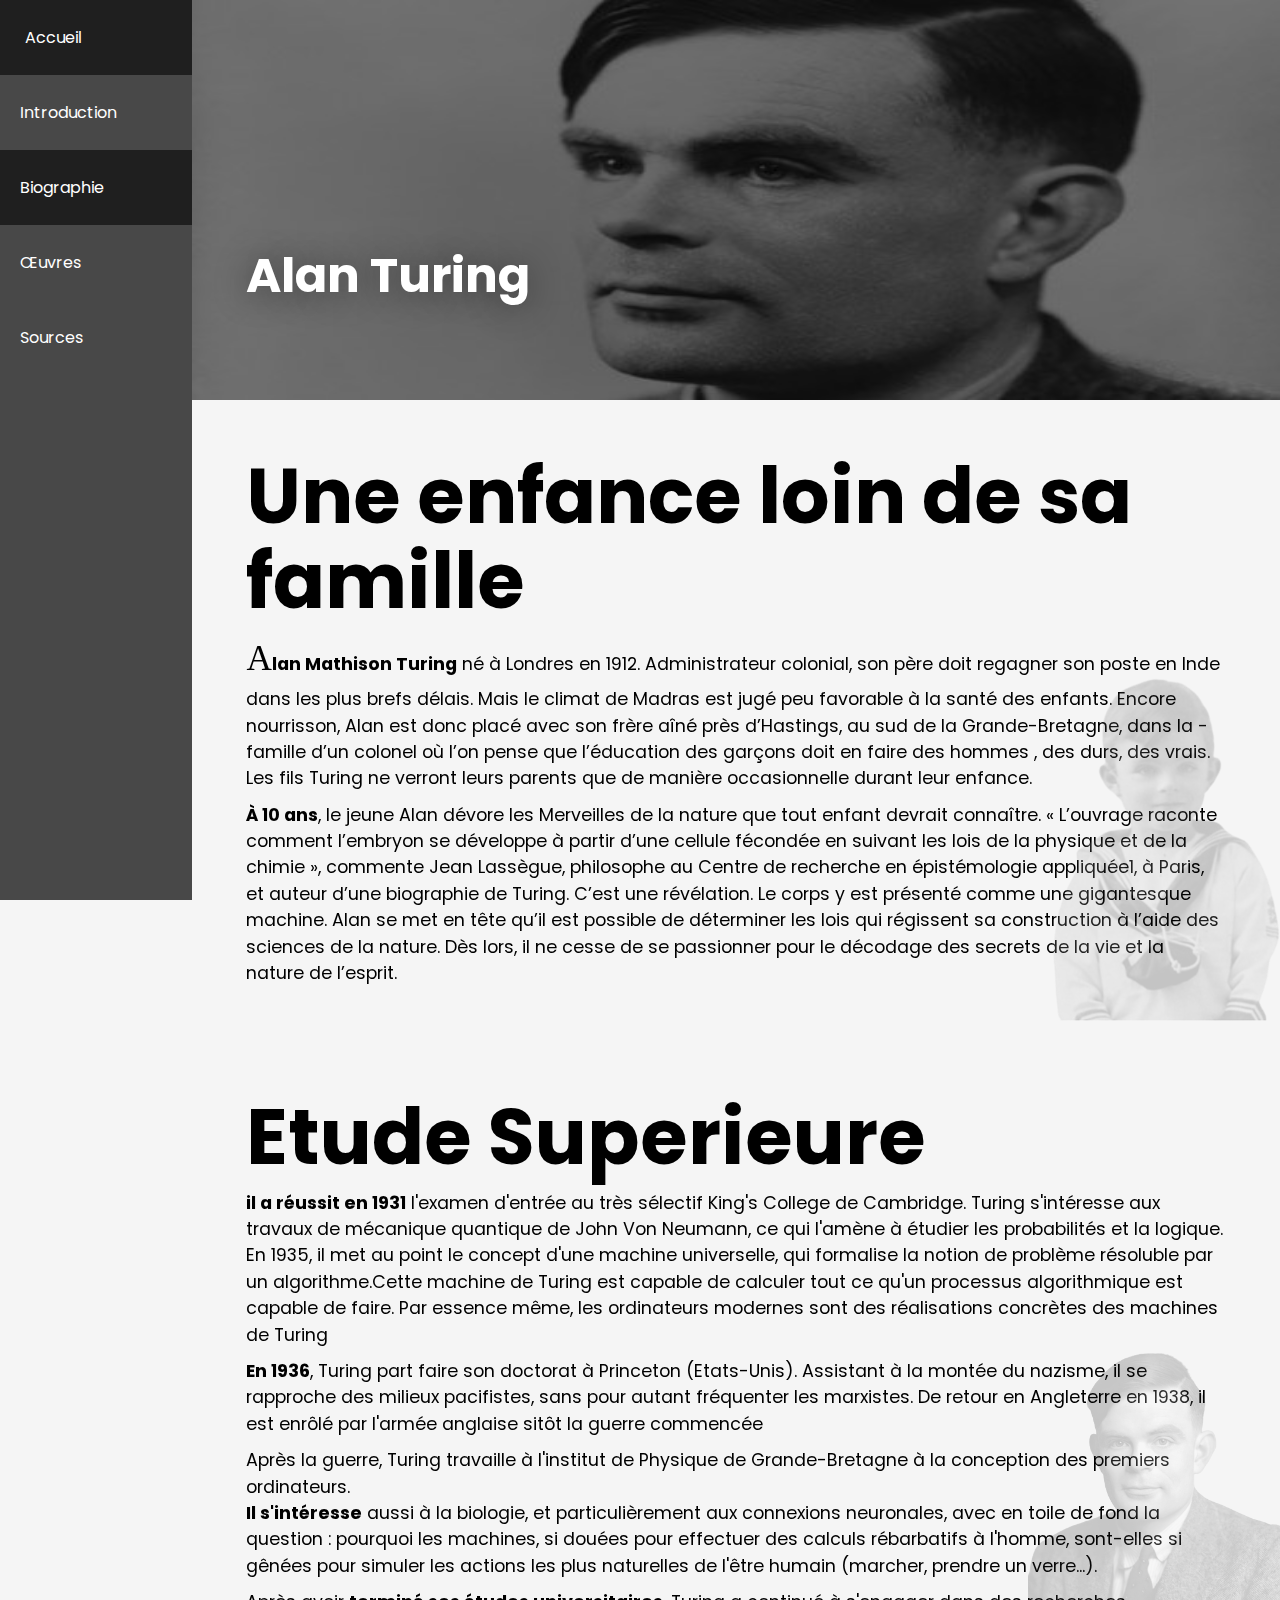
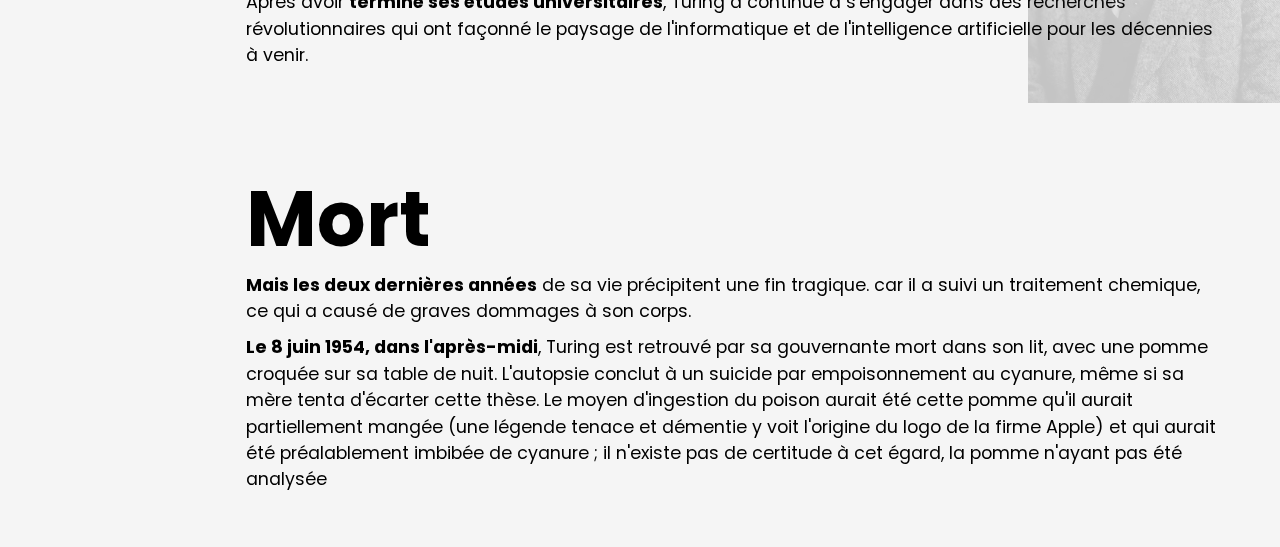
==== biographie.html @ df071933 "initial commit" ====
<!DOCTYPE html>
<html lang="en">
<head>
    <meta charset="UTF-8">
    <meta name="viewport" content="width=device-width, initial-scale=1.0">
    <!-- Relie le fichier CSS -->
    <link rel="stylesheet" href="style.css">
    <title>Biographie</title>
</head>
<body style="display: flex;">
    <!----------Navigation---------->
    <header>
        <div class="icon-nav"></div>
        <ul class="header-list">
            <li ><a href="./index.html">Accueil</a></li>
            <li><a href="./introduction.html">Introduction</a></li>
            <li style="background-color: #1F1F1F;"><a href="./biographie.html">Biographie</a></li>
            <li class="list">
                <a href="./oeuvres.html">Œuvres</a>
                <ul class="mini-list">
                    <li>
                        <a href="./oeuvres.html#ch1">&#9658; Chaptire 1</a>
                    </li>
                    <li><a href="./oeuvres.html#ch2">&#9658; Chapitre 2</a></li>
                </ul>
            </li>
            <li><a href="./source.html">Sources</a></li>
        </ul>
    </header>
    <!----------Navigation---------->
    <!----------Main---------->
    <main class="biographie">
        <figure class="biographie-img">
            <img src="./imgs/Alan_Turing.jpg" alt="">
            <figcaption>Alan Turing</figcaption>
        </figure>
       <section class="biographie-naissance">
            <header>
                <h1>Une enfance loin de sa famille</h1>
            </header>
            <p>
                <b><span style="font-weight: 500;font-size: 2em;font-family: Indie Flower, cursive;">A</span>lan Mathison Turing</b> né à Londres en 1912. Administrateur colonial, son père doit regagner son poste en Inde dans les plus brefs délais. Mais le climat de Madras est jugé peu favorable à la santé des enfants. Encore nourrisson, Alan est donc placé avec son frère aîné près d’Hastings, au sud de la Grande-Bretagne, dans la ­famille d’un colonel où l’on pense que l’éducation des garçons doit en faire des hommes
                , des durs, des vrais. Les fils Turing ne verront leurs parents que de manière occasionnelle durant leur enfance.
            </p>
            <p>
                <b>À 10 ans</b>, le jeune Alan dévore les Merveilles de la nature que tout enfant ­devrait connaître. « L’ouvrage raconte comment l’embryon se développe à partir d’une cellule fécondée en suivant les lois de la physique et de la chimie », commente Jean Lassègue, philosophe au Centre de recherche en épistémologie appliquée1, à Paris, et auteur d’une biographie de Turing. C’est une révélation. Le corps y est présenté comme une gigantesque machine. Alan se met en tête qu’il est possible de déterminer les lois qui régis­sent sa construction à l’aide des sciences de la nature.
                Dès lors, il ne cesse de se passionner pour le décodage des ­secrets de la vie et la nature de l’esprit.
            </p>
            <img src="./imgs/childhood1.png" alt="">
       </section>
       <section>
            <header>
                <h1>Etude Superieure</h1>
            </header>
            <p>
                <b>il a réussit en 1931</b> l'examen d'entrée au très sélectif King's College de Cambridge. Turing s'intéresse aux travaux de mécanique quantique de John Von Neumann, ce qui l'amène à étudier les probabilités et la logique. En 1935, il met au point le concept d'une machine universelle, qui formalise la notion de problème résoluble par un algorithme.Cette machine de Turing est capable de calculer tout ce qu'un processus algorithmique est capable de faire.
                Par essence même, les ordinateurs modernes sont des réalisations concrètes des machines de Turing
            </p>
            <p>
                <b>En 1936</b>, Turing part faire son doctorat à Princeton (Etats-Unis). Assistant à la montée du nazisme, il se rapproche des milieux pacifistes, sans pour autant fréquenter les marxistes.
                De retour en Angleterre en 1938, il est enrôlé par l'armée anglaise sitôt la guerre commencée
            </p>
            <p>
                Après la guerre, Turing travaille à l'institut de Physique de Grande-Bretagne à la conception des premiers ordinateurs.<br>
                <b>Il s'intéresse</b> aussi à la biologie, et particulièrement aux connexions neuronales, avec en toile de fond la question : pourquoi les machines, si douées pour effectuer des calculs rébarbatifs à l'homme,
                sont-elles si gênées pour simuler les actions les plus naturelles de l'être humain (marcher, prendre un verre...).
            </p>
            <p>
                Après avoir <b>terminé ses études universitaires</b>, Turing a continué à s'engager dans des recherches
                 révolutionnaires qui ont façonné le paysage de l'informatique et de l'intelligence artificielle pour les décennies à venir.
            </p>
            <img src="./imgs/acc2.png" class="etude_img" alt="">
       </section>
       <section>
        <header class="test">
            <h1>Mort</h1>
        </header>
        <p>
            <b>Mais les deux dernières années</b> de sa vie précipitent une fin tragique.
            car il a suivi un traitement chemique, ce qui a causé de graves dommages à son corps.
        </p>
        <p>
            <b>Le 8 juin 1954, dans l'après-midi</b>, Turing est retrouvé par sa gouvernante mort dans son lit, avec une pomme croquée sur sa table de nuit. 
            L'autopsie conclut à un suicide par empoisonnement au cyanure, même si sa mère tenta d'écarter cette thèse. Le moyen d'ingestion du poison
            aurait été cette pomme qu'il aurait partiellement mangée (une légende tenace et démentie y voit l'origine du logo de la firme Apple)
            et qui aurait été préalablement imbibée de cyanure ; il n'existe pas de certitude à cet égard, la pomme n'ayant pas été analysée
        </p>
       </section>
       <div class="btn-up">
            <div class="arrow-up"></div>
            <div class="arrow-up"></div>
       </div>
    </main>
     <!----------Main---------->
</body>
<script>
    //Script permet d'ajouter class clicked au icon de navigation
    document.querySelector(".icon-nav").addEventListener("click",()=>{
    document.querySelector(".header-list").classList.toggle("clicked")
})
</script>
</html>
---- style.css ----
@import url('https://fonts.googleapis.com/css2?family=Montserrat:ital,wght@0,100..900;1,100..900&family=Poppins:ital,wght@0,100;0,200;0,300;0,400;0,500;0,600;0,700;0,800;0,900;1,100;1,200;1,300;1,400;1,500;1,600;1,700;1,800;1,900&display=swap');
/*============Normalize============*/

*{
    margin: 0;
    padding: 0;
    box-sizing: border-box;
    -webkit-box-sizing: border-box;
    -moz-box-sizing: border-box;
    font-family: "Poppins", sans-serif;
}

body{
    background-color: #F5F5F5;
    min-height: 100vh;
}

html{
    scroll-behavior: smooth;
}


/*============Normalize============*/

/*=========== Modifier Scroll ===========*/
::-webkit-scrollbar{
    width: 15px;
}
::-webkit-scrollbar-thumb{
    background-color: #484848;
}

/*=========== Modifier Scroll ===========*/

/*=========== Modifier Selection du text ===========*/
::selection{
    color: white;
    background-color: rgb(0 0 0 / 30%);
}
::-moz-selection{ /*For Mozilla Browser*/
    color: white;
    background-color: rgb(0 0 0 / 30%);
}
/*=========== Modifier Selection du text ===========*/




/*============================================ Navigation ============================================*/
body > header{
    color: white;
    height: 100%;
    flex-basis: 15%;
    background-color: #484848;
    position: sticky;
    top: 0;
    height: 100vh;
}


body > header ul > li:hover > a{
    background-color: #1F1F1F;
    padding-left: 25px;

}

body > header .header-list{
    list-style: none;
    transition: 0.4s;
}
.header-list.clicked{
    z-index: 999;
    opacity: 1;
}

body > header .header-list li a{
    display: inline-block;
    width: 100%;
    text-decoration: none;
    color: white;
    padding: 25px 20px;
    transition: background-color 0.7s,padding 0.7s;
}

.mini-list{
    height: 0px;
    overflow: hidden;
    transition: height 0.7s;
}

.header-list .list:hover .mini-list{
    height: 140px;
}

.mini-list li a{
    padding-left: 45px !important;
}

@media (min-width:992px) and (max-width:1200px){
    .header-list .list:hover .mini-list{
        height: 200px;
    }
}

header .icon-nav{
    height: 25px;
    width: 25px;
    position: relative;
    display: none;
    cursor: pointer;
}

header .icon-nav::before{
    content: '';
    position: absolute;
    top: 5px;
    left: 0;
    width: 100%;
    height: 3px;
    background-color: white;
}

header .icon-nav::after{
    content: '';
    position: absolute;
    bottom: 5px;
    left: 0;
    width: 100%;
    height: 3px;
    background-color: white;
}

/*======== Modifier Navigation pour Mobile ========*/

@media (max-width:992px){
    body{
        flex-direction: column;
    }
    body > header{
        flex-basis: 100%;
        position: relative;
    }
    body > header .header-list{
        position: absolute;
        z-index: 888;
        top: 65px;
        left: 0;
        width: 100%;
        background-color: #484848e8;
        opacity: 0;
        z-index: -99;
        overflow: hidden;
    }
    body > header .icon-nav{
        display: flex;
        margin: 20px;
    }
}

/*======== Modifier Navigation pour Mobile ========*/


/*============================================ Navigation ============================================*/

/*============================================ Main ============================================*/

main{
    flex: 1;
    position: relative;
    overflow: hidden;
}

main.main-accueil{
    background-color: black;

}
main.main-accueil::before{
    content: '';
    position: absolute;
    top: 0;
    left: 0;
    width: 100%;
    height: 100%;
    clip-path: polygon(0 0, 70% 0, 60% 100%, 0 100%);
    background: rgb(31,31,31);
    background: linear-gradient(90deg, rgba(31,31,31,1) 15%, rgba(72,72,72,1) 91%);
    z-index: 1;
}


main.main-accueil img{
    position: absolute;
    right: 0;
    top: 50%;
    transform: translateY(-50%);
    z-index: 0;
}



/*============================================ Introduction ============================================*/

.introduction{
    background: rgb(31, 31, 31);
    background: linear-gradient(90deg, rgba(31, 31, 31, 1) 15%, rgba(72, 72, 72, 1) 91%);
}

.introduction section{
    display: flex;
    flex-wrap: wrap;
    justify-content: space-between;
    padding: 5%;
    height: 100%;
    color: white;
    gap: 40px
}

.introduction section header{
    overflow: hidden;
}
.introduction section h1{
    transform: translateY(100px);
    animation-name: move;
    animation-fill-mode: forwards;
    animation-duration: 1s;
}

.introduction section .introduction_content{
    overflow: hidden;
    width: 500px;
}
.introduction section .introduction_content p{
    font-size: 1.3em;
    font-weight: 500;
    flex-basis: 50%;
    color: white;
    transform: translateY(400%);
    animation-name: move;
    animation-fill-mode: forwards;
    animation-duration: 1s;
    margin-top: 10px;
}

/*Ajouter delay pour chaque paragraphe*/
.introduction section .introduction_content p:first-of-type{
    animation-delay: 0.6s;
}
.introduction section .introduction_content p:nth-of-type(2){
    animation-delay: 1s;
}
.introduction section .introduction_content p:last-of-type{
    animation-delay: 1.4s;
}
/*ajouter animation pour le text*/

@keyframes move {
    0%{
        transform: translateY(100%);
    }
    100%{
        transform: translateY(0);
    }
}
/*ajouter animation pour le text*/


@media (max-width:996px){
    .introduction section .introduction_content{
        width: 100% ;
    }
}

/*==== Table d'information ====*/

.introduction section aside{
    margin: 0 auto;
}

.introduction section table {
    max-width: 400px;
    width: 100%;
    border: 1px solid #ccc;
}

/*======Table Thead======*/
.introduction section table thead td{
    height: 250px;
    overflow: hidden;
}
.introduction section table thead img{
    width: 100%;
    height: 100%;
    filter: grayscale(1);
    transition: 0.7s;
}
.introduction section table thead img:hover{
    transform: scale(1.1);
}
.introduction section table thead th{
    background-color: #ccc;
    color: black;
    padding: 5px 0;
    font-size: 1.2em;
}
/*======Table Thead======*/

/*======Table Tbody======*/
.introduction section table tbody td,
.introduction section table tfoot td{
    display: inline-block;
    margin-left: 15px;
    margin-top: 10px;
} 

.introduction section table tbody{
    border-bottom: 1px solid #ccc; 
    /* padding: 10px; */
}



/*======Table Tbody======*/
.introduction section table tfoot {

}
.introduction section table tfoot td ul{
    list-style: none;
}


/*============================================ Introduction ============================================*/

/*============================================ Accueil ============================================*/

main .accueil{
    display: flex;
    align-items: center;
    height: 100vh;
    padding: 5%;
    overflow: hidden;
    position: relative;
    z-index: 99;
}

main .accueil div{
    overflow: hidden;
}
main .accueil p{
    width: 50%;
    font-size: 2.9em;
    font-weight: 600;
    position: relative;
    color: white;
    text-align: center;
    opacity: 0;
    animation: moveUp 1.2s forwards;
}

main .accueil img{
    height: 100%;
}

/*=====Pour Mobile=====*/
@media (max-width:1200px){
    main .accueil p {
        width: 60%;
        font-size: 2.5em;
    }
}

@media (max-width:992px){
    main .accueil {
        height: 80vh;
    }
}

@media (max-width:776px){
    main.main-accueil::before{
        clip-path: none;
    }
    main .accueil{
        justify-content: center;
    }
    main .accueil p{
        width: 100%;
        font-size: 2em;
    }
}

/*=====Pour Mobile=====*/

/*Ajoute animation pour le text*/
@keyframes moveUp {
    0%{
        transform: translateY(100%);
        opacity: 0;
    }
    100%{
        transform: translateY(0);
        opacity: 1;
    }
}

/*============================================ Accueil ============================================*/


/*============================================ Biographie ============================================*/


.biographie .biographie-img{
    position: relative;
    height: 400px;
}
.biographie .biographie-img::before{
    content: '';
    position: absolute;
    top: 0;
    left: 0;
    height: 100%;
    width: 100%;
    background-color: rgba(0,0,0,0.5);
}

.biographie .biographie-img img{
    height: 100%;
    width: 100%;
} 
.biographie .biographie-img figcaption{
    position: absolute;
    left: 5%;
    top: 60%;
    color: white;
    font-weight: 700;
    font-size: 3em;
    text-shadow: -2px 2px 34px rgba(0,0,0,0.43);
}

.biographie section{
    padding: 5%;
    position: relative;
}

.biographie section img{
    position: absolute;
    right: -100px;
    bottom: 20px;
    height: 350px;
    filter: grayscale(1);
    opacity: 0.2;
}

.etude_img{
    right: 0 !important; 
}
 section header{
    font-size: 2.4em;
    line-height: 1.1;
    margin-bottom: 10px;
}


.biographie section p{
    font-size: 1.1em;
    line-height: 1.5;
    margin-top: 10px;
}

/*Ajouter Media pour mobile*/

@media (max-width:992px){
    .biographie section header,
    .main-oeuvres section header{
        font-size: 2em !important;
    }
}
@media (max-width:768px){
    .biographie section header,
    .main-oeuvres section header{
        font-size: 1.6em !important;
    }
    .biographie section p,
    .main-oeuvres section p{
        font-size: 1em;
    }
}

/*============================================ Biographie ============================================*/





/*============================================ Oeuvres ============================================*/



/*le titre apres la photo de enigma chapitre 1 */
.main-oeuvres section header{
    font-size: 2.4em;
    margin-bottom: 10px;
}
/* padding pour le text de les deux chapitre 1 et 2 */
.main-oeuvres section{
    padding: 5%;
}


/* la photo de enigma chapitre1 */

.main-oeuvres figure {
    position: relative;
    height: 400px;
}

.main-oeuvres figure img{
    height:100% ;
    width: 100%;
}

.main-oeuvres figure:first-of-type img{
    filter: brightness(0.8);
}
.main-oeuvres figure:last-of-type img{
    filter: grayscale(1)
}

/* le petit  text en dessous de la photo enigma */
.main-oeuvres figcaption{
    position: absolute;
    right: 10%;
    top: 65%;
    color: white;
    font-weight: 700;
    font-size: 3em;
    text-shadow: -2px 2px 34px rgba(0,0,0,0.43);
}

.main-oeuvres figure:last-of-type figcaption{
    left: 5%;
    font-size: 2.5em;
}

/* p,h4,h1,h2 {
    animation-name: slide-in;
    animation-duration: 2s;
    animation-fill-mode: forwards;
  }

  @keyframes slide-in {
    from {
      transform: translateX(-100%);
      opacity: 0;
    }

    to {
      transform: translateX(0);
      opacity: 1;
    }
  } */

/*============================================ Oeuvres ============================================*/



/*============================================ Sources ============================================*/

.Sources {
    background: linear-gradient(90deg, rgba(31, 31, 31, 1) 15%, rgba(72, 72, 72, 1) 91%);

}

.Sources section {
    margin-bottom: 30px; 
    padding: 5%;
    color: #F5F5F5;
}


.Sources header {
    font-size: 2em;
}


.Sources a {
    color: rgb(43, 22, 200); 
    text-decoration: none; }
.Sources ul {
    margin: 30px 0;
    font-weight: 700;
}
.Sources ol {
    margin-bottom: 50px; 
}

.Sources li {
    color: #F5F5F5;
    margin-bottom: 30px; 
}

.Sources table {
    width: 100%; 
    border-collapse: collapse;
    margin-bottom: 20px; 
    color: black;
}

.Sources th,
.Sources td {
    border: 2px solid #4d4a4a; 
    padding: 10px; 
    text-align: center; 
    background-color: #f7f3f3;
}
@media screen and (max-width: 776px) {
    .Sources {
        padding: 10px; 
    }

    .Sources h2 {
        font-size: 20px; 
    }
   .Sources p {
    font-size: 12px;
   }
   .Sources th,
    .Sources td {
        font-size: 14px;
        padding: 3px; ;;
    }
    .Sources ul{
      padding-left: 10px;  
    }
}


/*============================================ Sources ============================================*/

/*Arrow up*/
/* main .btn-up{
    position: fixed;
    right: 20px;
    bottom: 20px;
    height: 40px;
    width: 40px;
    cursor: pointer;
    background-color: #ccc;
    border-radius: 50%;
}
main .btn-up .arrow-up{
    position: absolute;
    top: 50%;
    left: 50%;
    transform: translate(-50%,-50%);
}

main .btn-up .arrow-up:nth-of-type(2){
    top: calc(50% + 8px);
}
main .arrow-up::before{
    content: '';
    position: absolute;
    top: calc(50% - 12px);
    left: 50%;
    transform: translate(-50%, -50%);
    border-style: solid;
    border-width: 15px;
    border-color: transparent transparent #484848 transparent;
}

main .arrow-up::after{
    content: '';
    position: absolute;
    top: calc(50% - 8px);
    left: 50%;
    transform: translate(-50%,-50%);
    border-style: solid;
    border-width: 15px;
    border-color: transparent transparent white transparent;
} */


/*============================================ MAIN ============================================*/



/*Ajoute font pour les premiers letters*/
@import url('https://fonts.googleapis.com/css2?family=Butterfly+Kids&family=Indie+Flower&family=Montserrat:ital,wght@0,100..900;1,100..900&family=Poppins:ital,wght@0,400;0,500;0,600;0,700;0,800;1,400;1,500;1,600;1,700&display=swap')
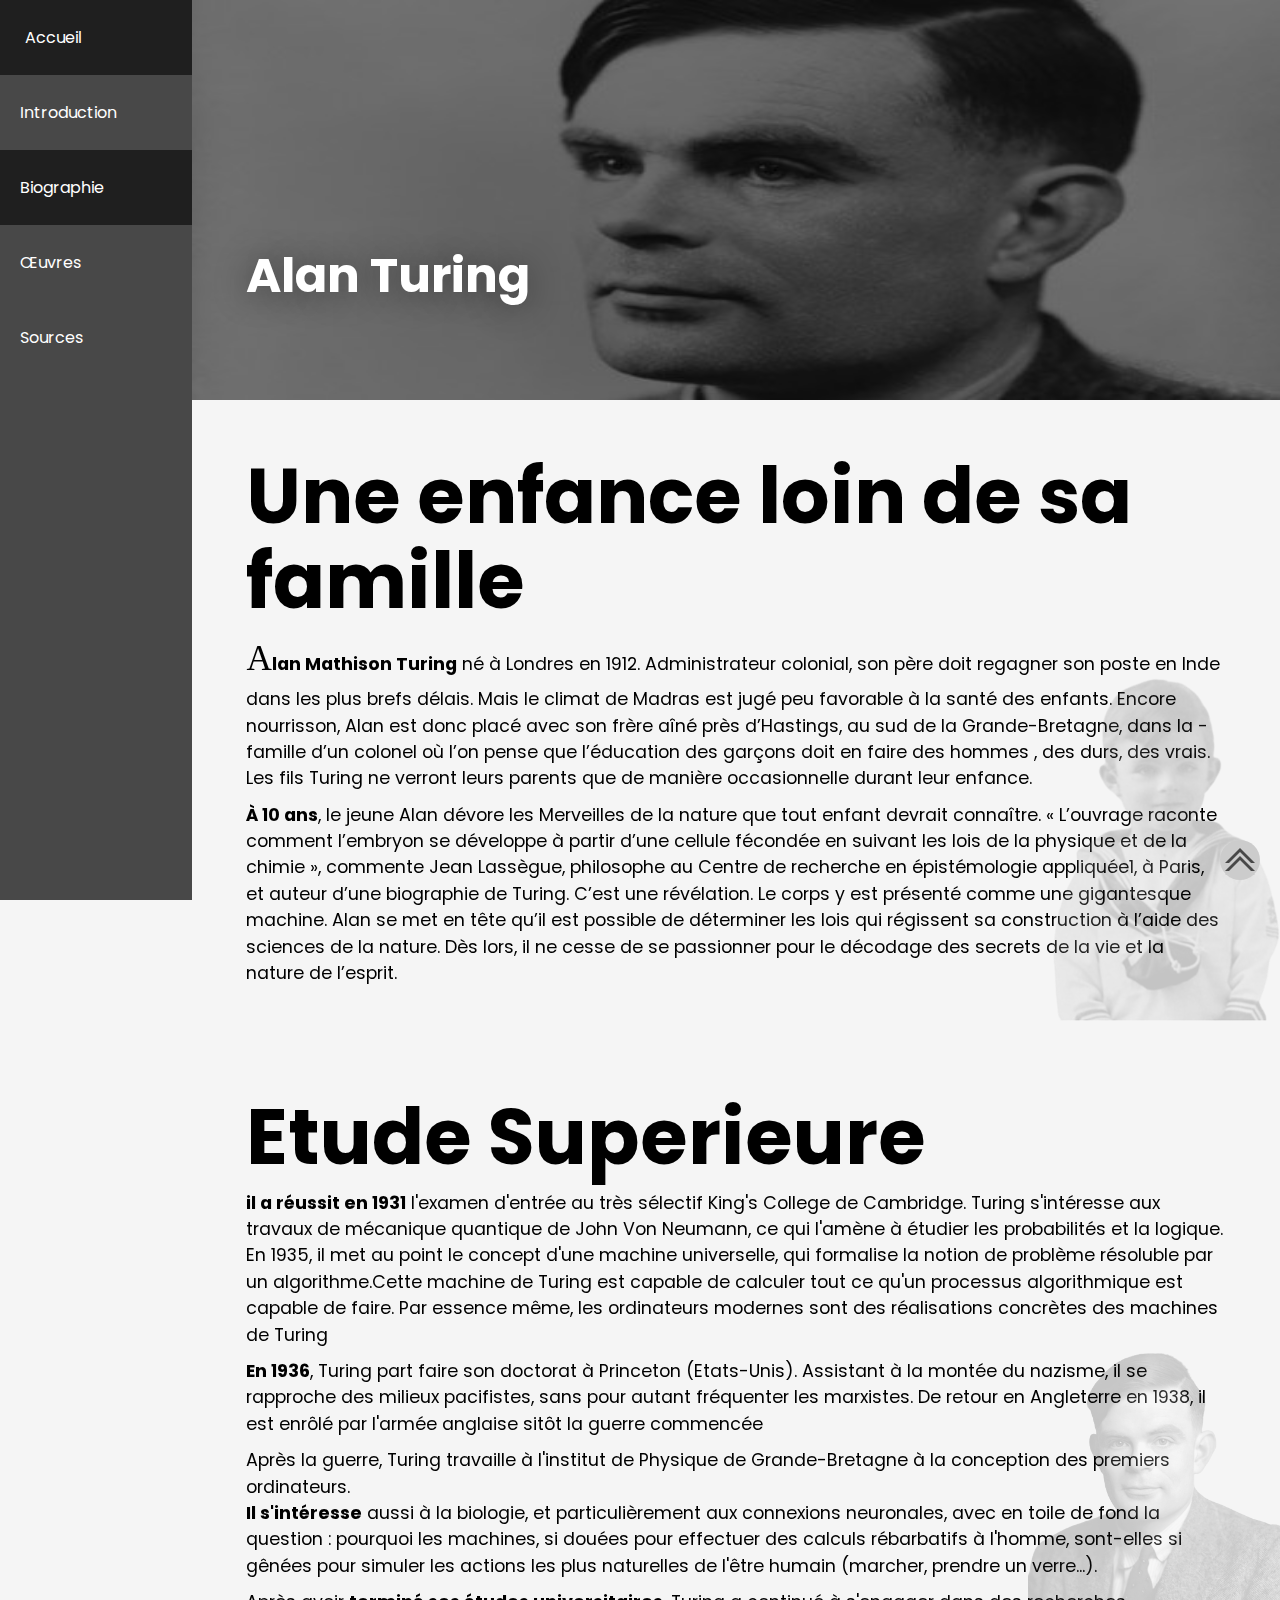
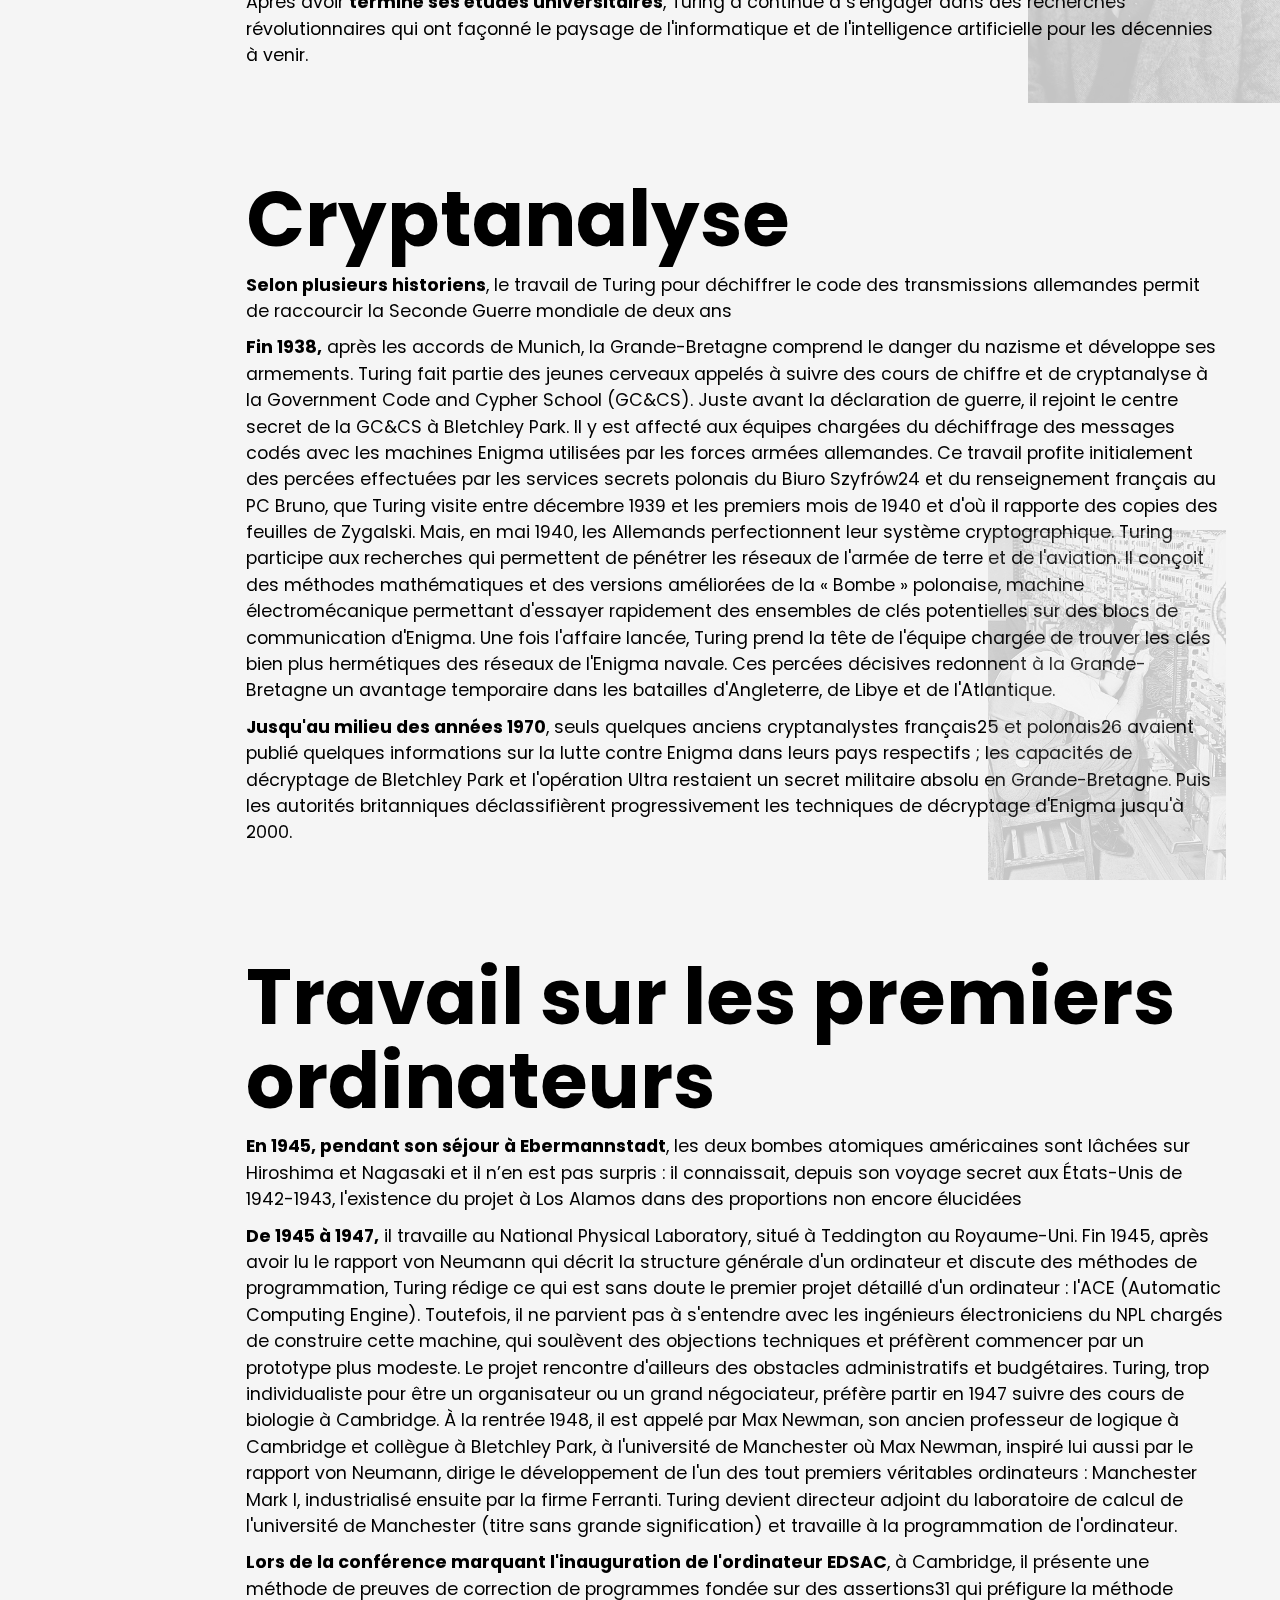
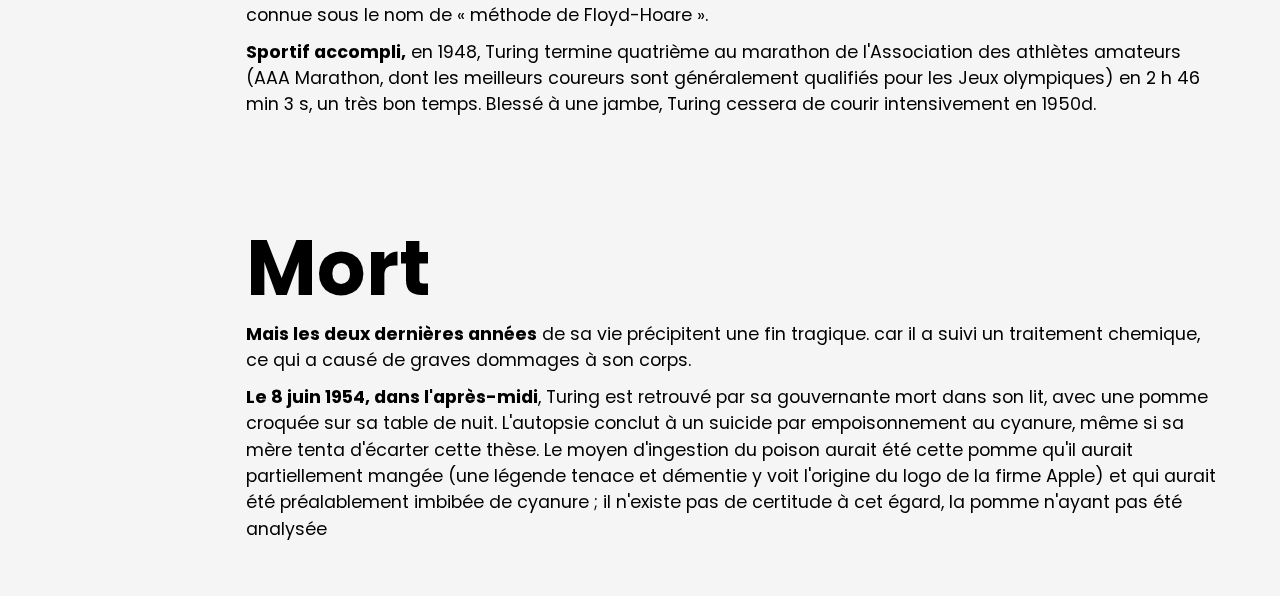
==== commit d7e26860: "update" ====
--- a/biographie.html
+++ b/biographie.html
@@ -71,8 +71,74 @@
             </p>
             <img src="./imgs/acc2.png" class="etude_img" alt="">
        </section>
+    <section>
+        <header>
+            <h1>Cryptanalyse</h1>
+        </header>
+        <p>
+            <b>Selon plusieurs historiens</b>, le travail de Turing pour déchiffrer le code des transmissions allemandes permit de
+            raccourcir la Seconde Guerre mondiale de deux ans
+        </p>
+        <p>
+            <b>Fin 1938,</b> après les accords de Munich, la Grande-Bretagne comprend le danger du nazisme et développe ses
+            armements. Turing fait partie des jeunes cerveaux appelés à suivre des cours de chiffre et de cryptanalyse à la
+            Government Code and Cypher School (GC&CS). Juste avant la déclaration de guerre, il rejoint le centre secret de
+            la GC&CS à Bletchley Park. Il y est affecté aux équipes chargées du déchiffrage des messages codés avec les
+            machines Enigma utilisées par les forces armées allemandes. Ce travail profite initialement des percées
+            effectuées par les services secrets polonais du Biuro Szyfrów24 et du renseignement français au PC Bruno, que
+            Turing visite entre décembre 1939 et les premiers mois de 1940 et d'où il rapporte des copies des feuilles de
+            Zygalski. Mais, en mai 1940, les Allemands perfectionnent leur système cryptographique. Turing participe aux
+            recherches qui permettent de pénétrer les réseaux de l'armée de terre et de l'aviation. Il conçoit des méthodes
+            mathématiques et des versions améliorées de la « Bombe » polonaise, machine électromécanique permettant
+            d'essayer rapidement des ensembles de clés potentielles sur des blocs de communication d'Enigma. Une fois
+            l'affaire lancée, Turing prend la tête de l'équipe chargée de trouver les clés bien plus hermétiques des réseaux
+            de l'Enigma navale. Ces percées décisives redonnent à la Grande-Bretagne un avantage temporaire dans les
+            batailles d'Angleterre, de Libye et de l'Atlantique.
+        </p>
+        <p>
+            <b>Jusqu'au milieu des années 1970</b>, seuls quelques anciens cryptanalystes français25 et polonais26 avaient publié
+            quelques informations sur la lutte contre Enigma dans leurs pays respectifs ; les capacités de décryptage de
+            Bletchley Park et l'opération Ultra restaient un secret militaire absolu en Grande-Bretagne. Puis les autorités
+            britanniques déclassifièrent progressivement les techniques de décryptage d'Enigma jusqu'à 2000.
+        </p>
+        <img src="./imgs/alan.jpg" alt="" style="right: 5%; opacity: 0.2;">
+    </section>
        <section>
-        <header class="test">
+        <header>
+            <h1>Travail sur les premiers ordinateurs</h1>
+        </header>
+        <p>
+            <b>En 1945, pendant son séjour à Ebermannstadt</b>, les deux bombes atomiques américaines sont lâchées sur Hiroshima et
+            Nagasaki et il n’en est pas surpris : il connaissait, depuis son voyage secret aux États-Unis de 1942-1943,
+            l'existence du projet à Los Alamos dans des proportions non encore élucidées
+        </p>
+        <p>
+            <b>De 1945 à 1947,</b> il travaille au National Physical Laboratory, situé à Teddington au Royaume-Uni. Fin 1945, après
+            avoir lu le rapport von Neumann qui décrit la structure générale d'un ordinateur et discute des méthodes de
+            programmation, Turing rédige ce qui est sans doute le premier projet détaillé d'un ordinateur : l'ACE (Automatic
+            Computing Engine). Toutefois, il ne parvient pas à s'entendre avec les ingénieurs électroniciens du NPL chargés de
+            construire cette machine, qui soulèvent des objections techniques et préfèrent commencer par un prototype plus
+            modeste. Le projet rencontre d'ailleurs des obstacles administratifs et budgétaires. Turing, trop individualiste
+            pour être un organisateur ou un grand négociateur, préfère partir en 1947 suivre des cours de biologie à Cambridge.
+            À la rentrée 1948, il est appelé par Max Newman, son ancien professeur de logique à Cambridge et collègue à
+            Bletchley Park, à l'université de Manchester où Max Newman, inspiré lui aussi par le rapport von Neumann, dirige le
+            développement de l'un des tout premiers véritables ordinateurs : Manchester Mark I, industrialisé ensuite par la
+            firme Ferranti. Turing devient directeur adjoint du laboratoire de calcul de l'université de Manchester (titre sans
+            grande signification) et travaille à la programmation de l'ordinateur.
+        </p>
+        <p>
+            <b>Lors de la conférence marquant l'inauguration de l'ordinateur EDSAC</b>, à Cambridge, il présente une méthode de preuves
+            de correction de programmes fondée sur des assertions31 qui préfigure la méthode connue sous le nom de « méthode de
+            Floyd-Hoare ».
+        </p>
+        <p>
+            <b>Sportif accompli,</b> en 1948, Turing termine quatrième au marathon de l'Association des athlètes amateurs (AAA
+            Marathon, dont les meilleurs coureurs sont généralement qualifiés pour les Jeux olympiques) en 2 h 46 min 3 s, un
+            très bon temps. Blessé à une jambe, Turing cessera de courir intensivement en 1950d.
+        </p>
+        </section>
+       <section>
+        <header>
             <h1>Mort</h1>
         </header>
         <p>
@@ -98,5 +164,8 @@
     document.querySelector(".icon-nav").addEventListener("click",()=>{
     document.querySelector(".header-list").classList.toggle("clicked")
 })
+document.querySelector(".btn-up").onclick = ()=>{
+    window.scrollTo({top:0,left:0})
+}
 </script>
 </html>--- a/style.css
+++ b/style.css
@@ -624,7 +624,7 @@
    }
    .Sources th,
     .Sources td {
-        font-size: 14px;
+        font-size: 14px;    
         padding: 3px; ;;
     }
     .Sources ul{
@@ -636,7 +636,7 @@
 /*============================================ Sources ============================================*/
 
 /*Arrow up*/
-/* main .btn-up{
+main .btn-up{
     position: fixed;
     right: 20px;
     bottom: 20px;
@@ -649,7 +649,7 @@
 main .btn-up .arrow-up{
     position: absolute;
     top: 50%;
-    left: 50%;
+    left: 50%;  
     transform: translate(-50%,-50%);
 }
 
@@ -675,8 +675,8 @@
     transform: translate(-50%,-50%);
     border-style: solid;
     border-width: 15px;
-    border-color: transparent transparent white transparent;
-} */
+    border-color: transparent transparent #ccc transparent;
+}
 
 
 /*============================================ MAIN ============================================*/
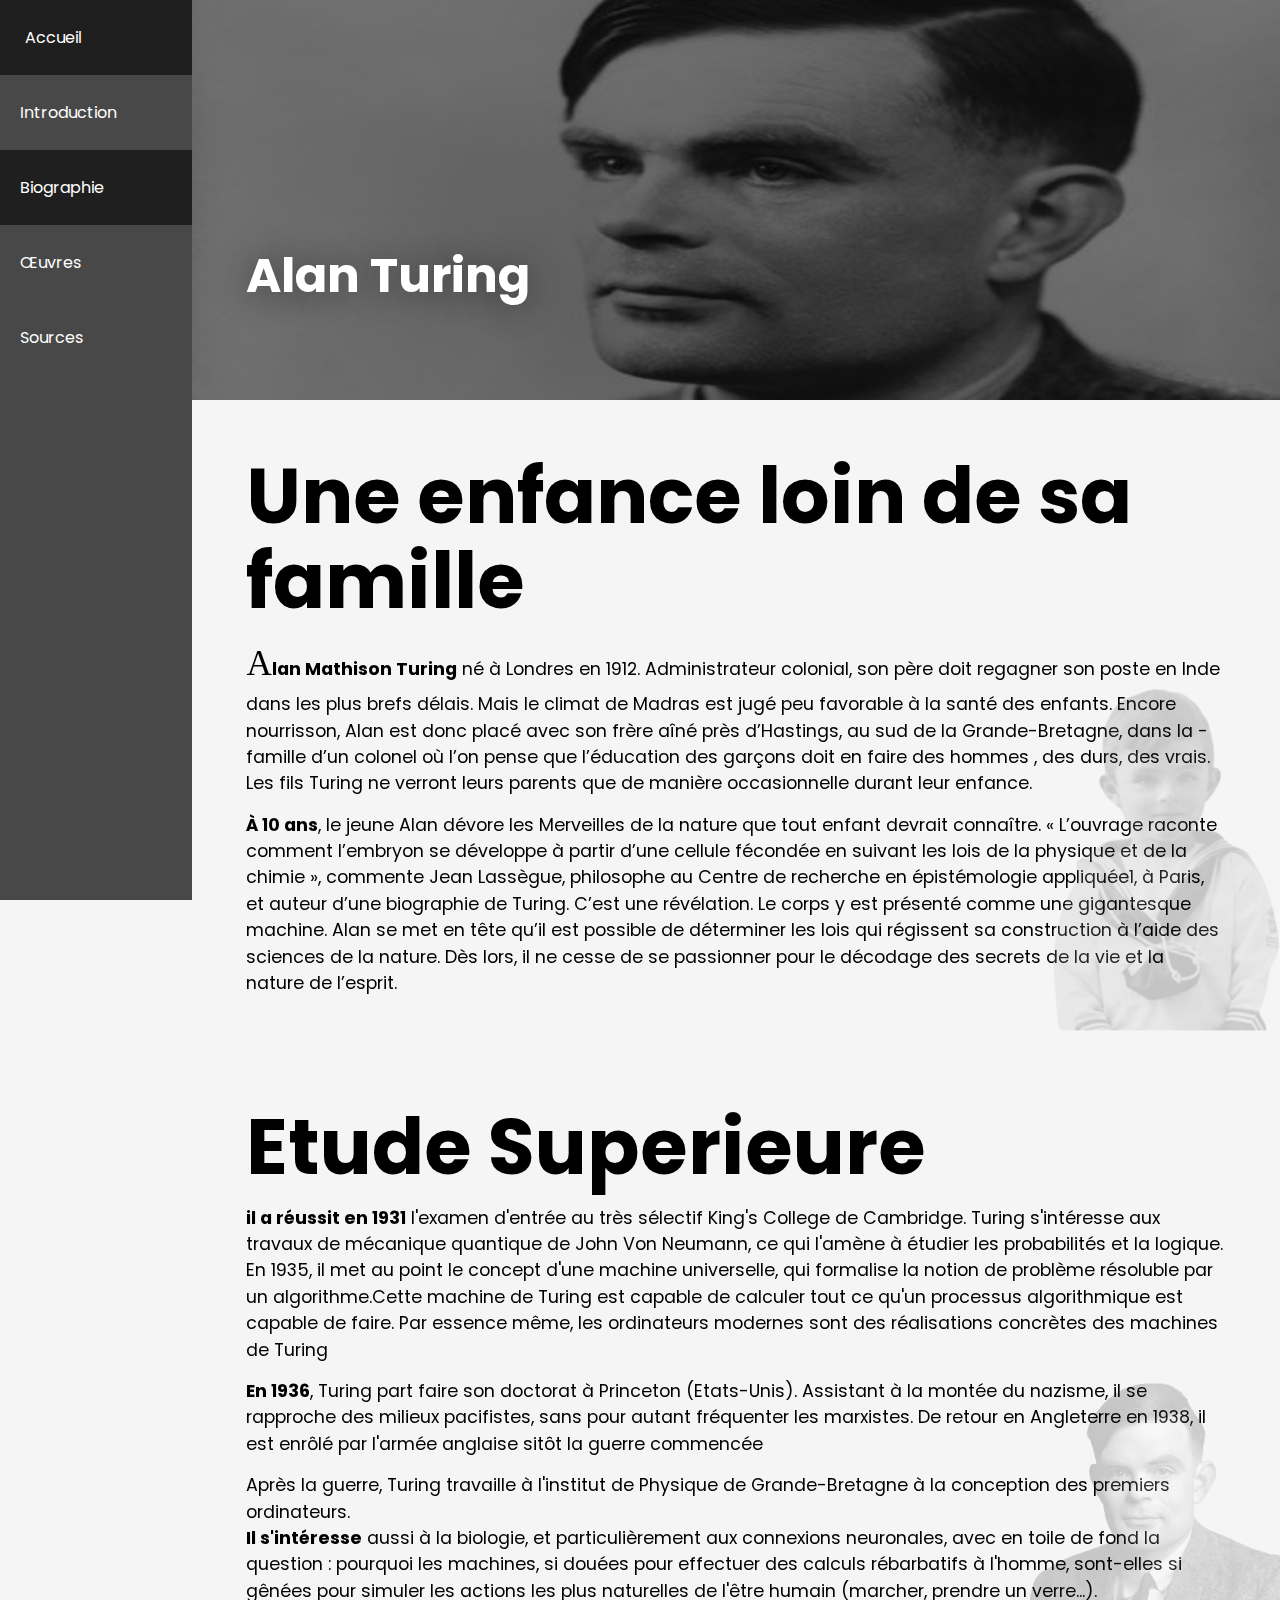
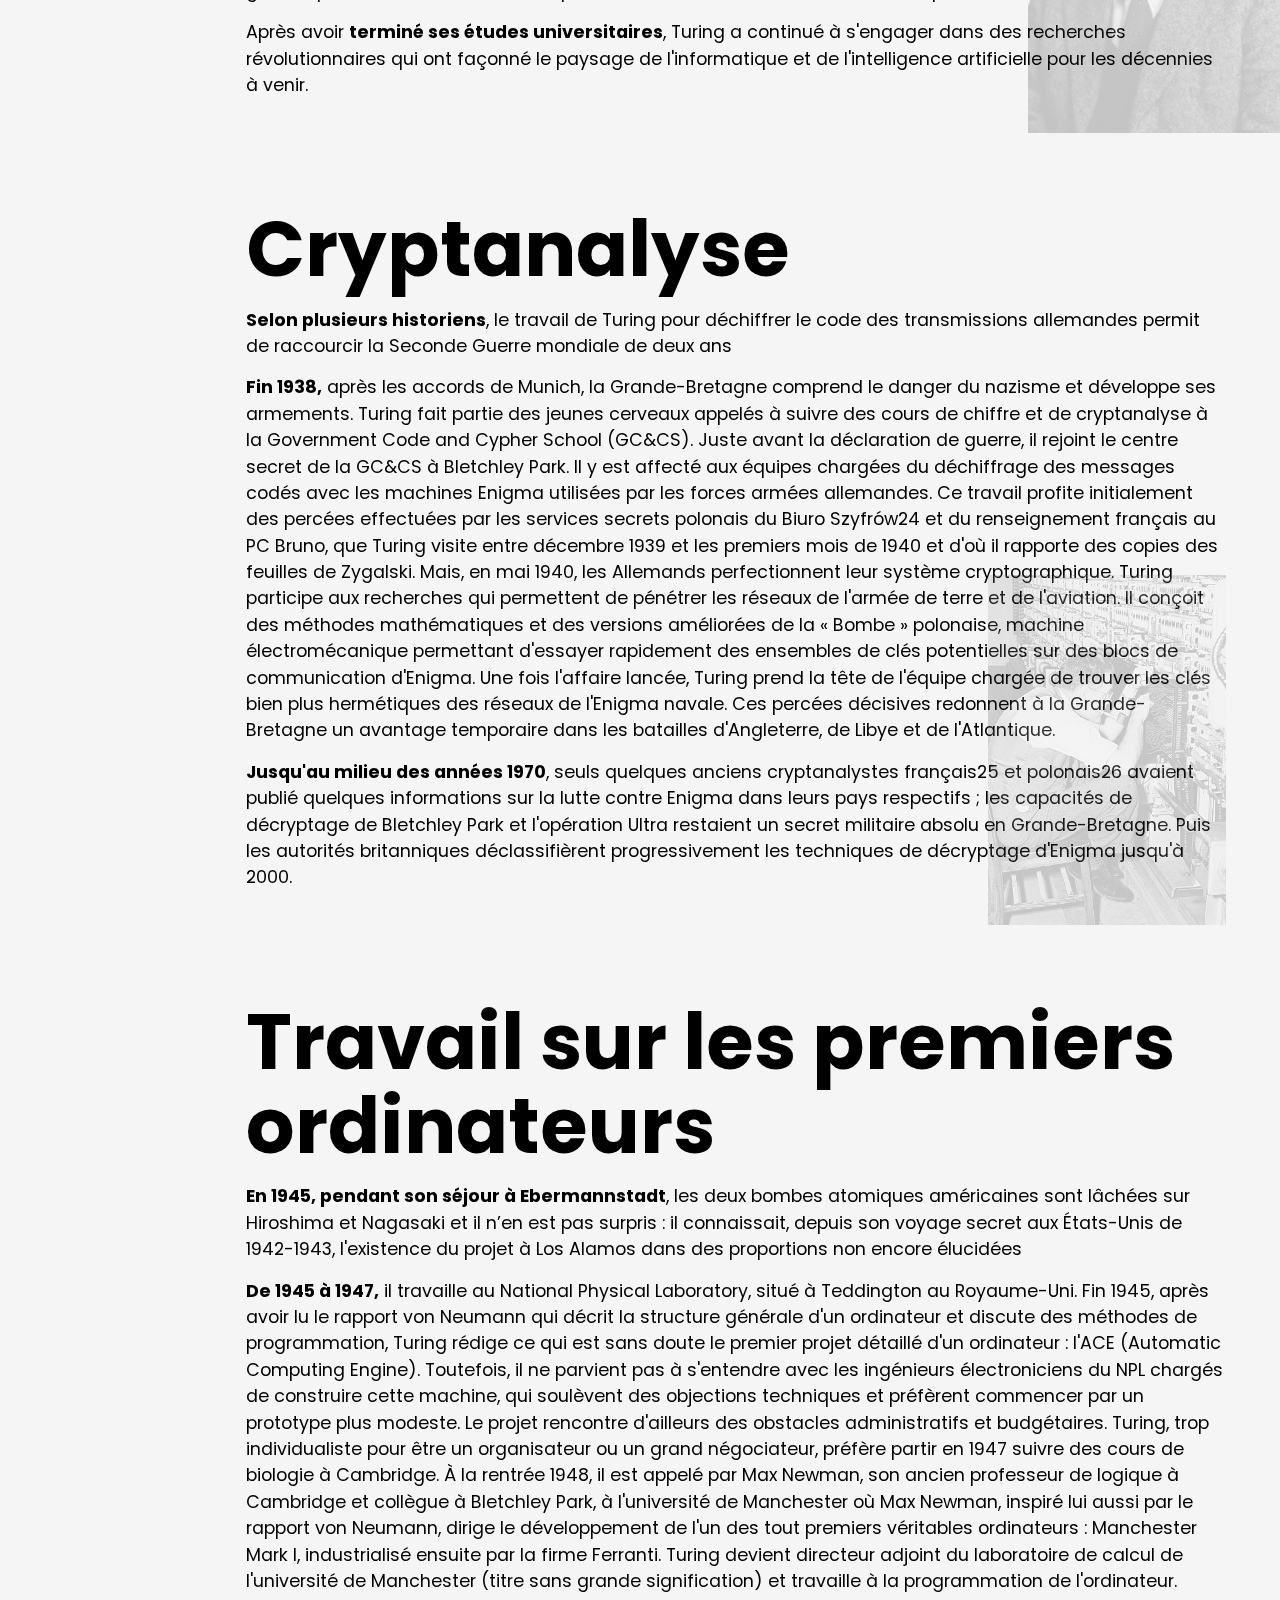
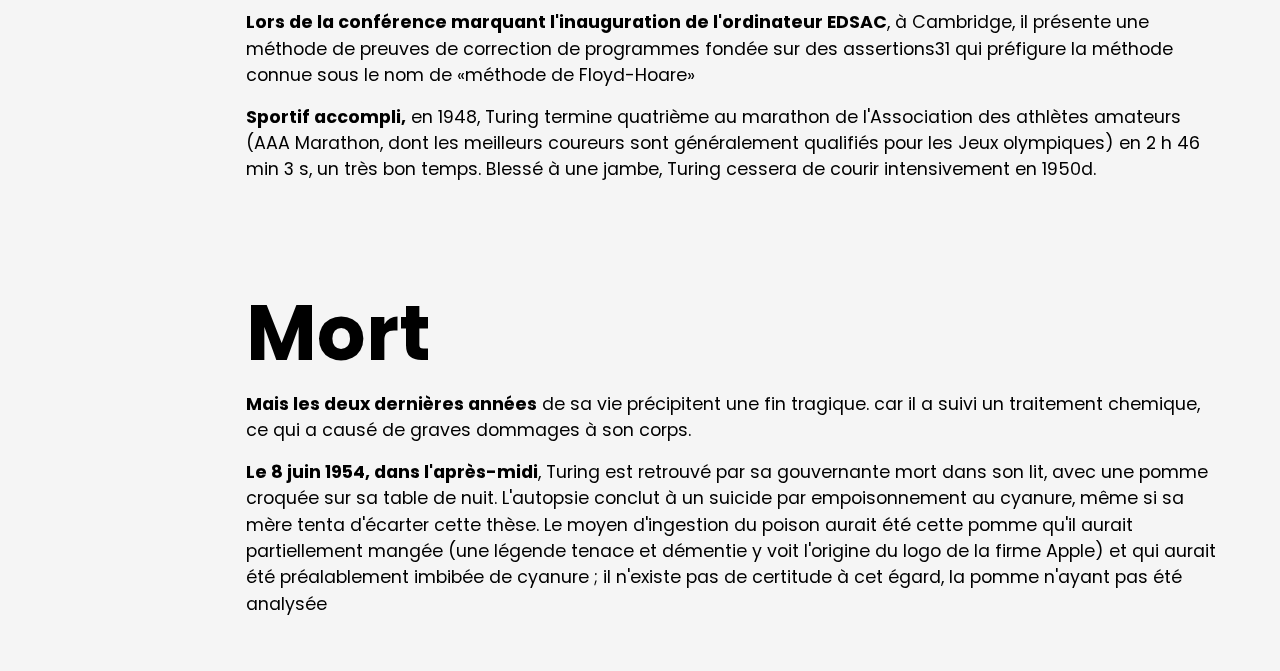
==== commit de79f955: "update" ====
--- a/biographie.html
+++ b/biographie.html
@@ -1,7 +1,8 @@
 <!DOCTYPE html>
-<html lang="en">
+<html lang="fr">
 <head>
     <meta charset="UTF-8">
+    <!--Pour vu dans Mobile-->
     <meta name="viewport" content="width=device-width, initial-scale=1.0">
     <!-- Relie le fichier CSS -->
     <link rel="stylesheet" href="style.css">
@@ -30,142 +31,198 @@
     <!----------Navigation---------->
     <!----------Main---------->
     <main class="biographie">
+        <!--Alan Image-->
         <figure class="biographie-img">
             <img src="./imgs/Alan_Turing.jpg" alt="">
             <figcaption>Alan Turing</figcaption>
         </figure>
-       <section class="biographie-naissance">
+        <!--Alan Image-->
+        
+        <!--Alan Naissance-->
+        <section class="biographie-naissance">
             <header>
                 <h1>Une enfance loin de sa famille</h1>
             </header>
             <p>
-                <b><span style="font-weight: 500;font-size: 2em;font-family: Indie Flower, cursive;">A</span>lan Mathison Turing</b> né à Londres en 1912. Administrateur colonial, son père doit regagner son poste en Inde dans les plus brefs délais. Mais le climat de Madras est jugé peu favorable à la santé des enfants. Encore nourrisson, Alan est donc placé avec son frère aîné près d’Hastings, au sud de la Grande-Bretagne, dans la ­famille d’un colonel où l’on pense que l’éducation des garçons doit en faire des hommes
-                , des durs, des vrais. Les fils Turing ne verront leurs parents que de manière occasionnelle durant leur enfance.
-            </p>
-            <p>
-                <b>À 10 ans</b>, le jeune Alan dévore les Merveilles de la nature que tout enfant ­devrait connaître. « L’ouvrage raconte comment l’embryon se développe à partir d’une cellule fécondée en suivant les lois de la physique et de la chimie », commente Jean Lassègue, philosophe au Centre de recherche en épistémologie appliquée1, à Paris, et auteur d’une biographie de Turing. C’est une révélation. Le corps y est présenté comme une gigantesque machine. Alan se met en tête qu’il est possible de déterminer les lois qui régis­sent sa construction à l’aide des sciences de la nature.
+                <b><span style="font-weight: 500;font-size: 2em;font-family: Indie Flower, cursive;">A</span>lan Mathison
+                    Turing</b> né à Londres en 1912. Administrateur colonial, son père doit regagner son poste en Inde dans
+                les plus brefs délais. Mais le climat de Madras est jugé peu favorable à la santé des enfants. Encore
+                nourrisson, Alan est donc placé avec son frère aîné près d’Hastings, au sud de la Grande-Bretagne, dans la
+                ­famille d’un colonel où l’on pense que l’éducation des garçons doit en faire des hommes
+                , des durs, des vrais. Les fils Turing ne verront leurs parents que de manière occasionnelle durant leur
+                enfance.
+            </p>
+            <p>
+                <b>À 10 ans</b>, le jeune Alan dévore les Merveilles de la nature que tout enfant ­devrait connaître. «
+                L’ouvrage raconte comment l’embryon se développe à partir d’une cellule fécondée en suivant les lois de la
+                physique et de la chimie », commente Jean Lassègue, philosophe au Centre de recherche en épistémologie
+                appliquée1, à Paris, et auteur d’une biographie de Turing. C’est une révélation. Le corps y est présenté
+                comme une gigantesque machine. Alan se met en tête qu’il est possible de déterminer les lois qui régis­sent
+                sa construction à l’aide des sciences de la nature.
                 Dès lors, il ne cesse de se passionner pour le décodage des ­secrets de la vie et la nature de l’esprit.
             </p>
-            <img src="./imgs/childhood1.png" alt="">
-       </section>
-       <section>
+            <!--Background Img Pour Naissance-->
+            <img src="./imgs/childhood1.png" alt="childhood">
+        </section>
+        <!--Alan Naissance-->
+        <!--Etude Superieure-->
+        <section>
             <header>
                 <h1>Etude Superieure</h1>
             </header>
             <p>
-                <b>il a réussit en 1931</b> l'examen d'entrée au très sélectif King's College de Cambridge. Turing s'intéresse aux travaux de mécanique quantique de John Von Neumann, ce qui l'amène à étudier les probabilités et la logique. En 1935, il met au point le concept d'une machine universelle, qui formalise la notion de problème résoluble par un algorithme.Cette machine de Turing est capable de calculer tout ce qu'un processus algorithmique est capable de faire.
+                <b>il a réussit en 1931</b> l'examen d'entrée au très sélectif King's College de Cambridge. Turing
+                s'intéresse aux travaux de mécanique quantique de John Von Neumann, ce qui l'amène à étudier les
+                probabilités et la logique. En 1935, il met au point le concept d'une machine universelle, qui formalise la
+                notion de problème résoluble par un algorithme.Cette machine de Turing est capable de calculer tout ce qu'un
+                processus algorithmique est capable de faire.
                 Par essence même, les ordinateurs modernes sont des réalisations concrètes des machines de Turing
             </p>
             <p>
-                <b>En 1936</b>, Turing part faire son doctorat à Princeton (Etats-Unis). Assistant à la montée du nazisme, il se rapproche des milieux pacifistes, sans pour autant fréquenter les marxistes.
+                <b>En 1936</b>, Turing part faire son doctorat à Princeton (Etats-Unis). Assistant à la montée du nazisme,
+                il se rapproche des milieux pacifistes, sans pour autant fréquenter les marxistes.
                 De retour en Angleterre en 1938, il est enrôlé par l'armée anglaise sitôt la guerre commencée
             </p>
             <p>
-                Après la guerre, Turing travaille à l'institut de Physique de Grande-Bretagne à la conception des premiers ordinateurs.<br>
-                <b>Il s'intéresse</b> aussi à la biologie, et particulièrement aux connexions neuronales, avec en toile de fond la question : pourquoi les machines, si douées pour effectuer des calculs rébarbatifs à l'homme,
-                sont-elles si gênées pour simuler les actions les plus naturelles de l'être humain (marcher, prendre un verre...).
+                Après la guerre, Turing travaille à l'institut de Physique de Grande-Bretagne à la conception des premiers
+                ordinateurs.<br>
+                <b>Il s'intéresse</b> aussi à la biologie, et particulièrement aux connexions neuronales, avec en toile de
+                fond la question : pourquoi les machines, si douées pour effectuer des calculs rébarbatifs à l'homme,
+                sont-elles si gênées pour simuler les actions les plus naturelles de l'être humain (marcher, prendre un
+                verre...).
             </p>
             <p>
                 Après avoir <b>terminé ses études universitaires</b>, Turing a continué à s'engager dans des recherches
-                 révolutionnaires qui ont façonné le paysage de l'informatique et de l'intelligence artificielle pour les décennies à venir.
-            </p>
-            <img src="./imgs/acc2.png" class="etude_img" alt="">
-       </section>
-    <section>
-        <header>
-            <h1>Cryptanalyse</h1>
-        </header>
-        <p>
-            <b>Selon plusieurs historiens</b>, le travail de Turing pour déchiffrer le code des transmissions allemandes permit de
-            raccourcir la Seconde Guerre mondiale de deux ans
-        </p>
-        <p>
-            <b>Fin 1938,</b> après les accords de Munich, la Grande-Bretagne comprend le danger du nazisme et développe ses
-            armements. Turing fait partie des jeunes cerveaux appelés à suivre des cours de chiffre et de cryptanalyse à la
-            Government Code and Cypher School (GC&CS). Juste avant la déclaration de guerre, il rejoint le centre secret de
-            la GC&CS à Bletchley Park. Il y est affecté aux équipes chargées du déchiffrage des messages codés avec les
-            machines Enigma utilisées par les forces armées allemandes. Ce travail profite initialement des percées
-            effectuées par les services secrets polonais du Biuro Szyfrów24 et du renseignement français au PC Bruno, que
-            Turing visite entre décembre 1939 et les premiers mois de 1940 et d'où il rapporte des copies des feuilles de
-            Zygalski. Mais, en mai 1940, les Allemands perfectionnent leur système cryptographique. Turing participe aux
-            recherches qui permettent de pénétrer les réseaux de l'armée de terre et de l'aviation. Il conçoit des méthodes
-            mathématiques et des versions améliorées de la « Bombe » polonaise, machine électromécanique permettant
-            d'essayer rapidement des ensembles de clés potentielles sur des blocs de communication d'Enigma. Une fois
-            l'affaire lancée, Turing prend la tête de l'équipe chargée de trouver les clés bien plus hermétiques des réseaux
-            de l'Enigma navale. Ces percées décisives redonnent à la Grande-Bretagne un avantage temporaire dans les
-            batailles d'Angleterre, de Libye et de l'Atlantique.
-        </p>
-        <p>
-            <b>Jusqu'au milieu des années 1970</b>, seuls quelques anciens cryptanalystes français25 et polonais26 avaient publié
-            quelques informations sur la lutte contre Enigma dans leurs pays respectifs ; les capacités de décryptage de
-            Bletchley Park et l'opération Ultra restaient un secret militaire absolu en Grande-Bretagne. Puis les autorités
-            britanniques déclassifièrent progressivement les techniques de décryptage d'Enigma jusqu'à 2000.
-        </p>
-        <img src="./imgs/alan.jpg" alt="" style="right: 5%; opacity: 0.2;">
-    </section>
-       <section>
-        <header>
-            <h1>Travail sur les premiers ordinateurs</h1>
-        </header>
-        <p>
-            <b>En 1945, pendant son séjour à Ebermannstadt</b>, les deux bombes atomiques américaines sont lâchées sur Hiroshima et
-            Nagasaki et il n’en est pas surpris : il connaissait, depuis son voyage secret aux États-Unis de 1942-1943,
-            l'existence du projet à Los Alamos dans des proportions non encore élucidées
-        </p>
-        <p>
-            <b>De 1945 à 1947,</b> il travaille au National Physical Laboratory, situé à Teddington au Royaume-Uni. Fin 1945, après
-            avoir lu le rapport von Neumann qui décrit la structure générale d'un ordinateur et discute des méthodes de
-            programmation, Turing rédige ce qui est sans doute le premier projet détaillé d'un ordinateur : l'ACE (Automatic
-            Computing Engine). Toutefois, il ne parvient pas à s'entendre avec les ingénieurs électroniciens du NPL chargés de
-            construire cette machine, qui soulèvent des objections techniques et préfèrent commencer par un prototype plus
-            modeste. Le projet rencontre d'ailleurs des obstacles administratifs et budgétaires. Turing, trop individualiste
-            pour être un organisateur ou un grand négociateur, préfère partir en 1947 suivre des cours de biologie à Cambridge.
-            À la rentrée 1948, il est appelé par Max Newman, son ancien professeur de logique à Cambridge et collègue à
-            Bletchley Park, à l'université de Manchester où Max Newman, inspiré lui aussi par le rapport von Neumann, dirige le
-            développement de l'un des tout premiers véritables ordinateurs : Manchester Mark I, industrialisé ensuite par la
-            firme Ferranti. Turing devient directeur adjoint du laboratoire de calcul de l'université de Manchester (titre sans
-            grande signification) et travaille à la programmation de l'ordinateur.
-        </p>
-        <p>
-            <b>Lors de la conférence marquant l'inauguration de l'ordinateur EDSAC</b>, à Cambridge, il présente une méthode de preuves
-            de correction de programmes fondée sur des assertions31 qui préfigure la méthode connue sous le nom de « méthode de
-            Floyd-Hoare ».
-        </p>
-        <p>
-            <b>Sportif accompli,</b> en 1948, Turing termine quatrième au marathon de l'Association des athlètes amateurs (AAA
-            Marathon, dont les meilleurs coureurs sont généralement qualifiés pour les Jeux olympiques) en 2 h 46 min 3 s, un
-            très bon temps. Blessé à une jambe, Turing cessera de courir intensivement en 1950d.
-        </p>
-        </section>
-       <section>
-        <header>
-            <h1>Mort</h1>
-        </header>
-        <p>
-            <b>Mais les deux dernières années</b> de sa vie précipitent une fin tragique.
-            car il a suivi un traitement chemique, ce qui a causé de graves dommages à son corps.
-        </p>
-        <p>
-            <b>Le 8 juin 1954, dans l'après-midi</b>, Turing est retrouvé par sa gouvernante mort dans son lit, avec une pomme croquée sur sa table de nuit. 
-            L'autopsie conclut à un suicide par empoisonnement au cyanure, même si sa mère tenta d'écarter cette thèse. Le moyen d'ingestion du poison
-            aurait été cette pomme qu'il aurait partiellement mangée (une légende tenace et démentie y voit l'origine du logo de la firme Apple)
-            et qui aurait été préalablement imbibée de cyanure ; il n'existe pas de certitude à cet égard, la pomme n'ayant pas été analysée
-        </p>
-       </section>
-       <div class="btn-up">
-            <div class="arrow-up"></div>
-            <div class="arrow-up"></div>
-       </div>
+                révolutionnaires qui ont façonné le paysage de l'informatique et de l'intelligence artificielle pour les
+                décennies à venir.
+            </p>
+            <!--Background Img Pour Etude-->
+            <img src="./imgs/acc2.png" class="etude_img" alt="alan_Etude">
+        </section>
+        <!--Etude Superieure-->
+        <!--Cryptanalyse-->
+        <section>
+            <header>
+                <h1>Cryptanalyse</h1>
+            </header>
+            <p>
+                <b>Selon plusieurs historiens</b>, le travail de Turing pour déchiffrer le code des transmissions allemandes
+                permit de
+                raccourcir la Seconde Guerre mondiale de deux ans
+            </p>
+            <p>
+                <b>Fin 1938,</b> après les accords de Munich, la Grande-Bretagne comprend le danger du nazisme et développe
+                ses
+                armements. Turing fait partie des jeunes cerveaux appelés à suivre des cours de chiffre et de cryptanalyse à
+                la
+                Government Code and Cypher School (GC&CS). Juste avant la déclaration de guerre, il rejoint le centre secret
+                de
+                la GC&CS à Bletchley Park. Il y est affecté aux équipes chargées du déchiffrage des messages codés avec les
+                machines Enigma utilisées par les forces armées allemandes. Ce travail profite initialement des percées
+                effectuées par les services secrets polonais du Biuro Szyfrów24 et du renseignement français au PC Bruno,
+                que
+                Turing visite entre décembre 1939 et les premiers mois de 1940 et d'où il rapporte des copies des feuilles
+                de
+                Zygalski. Mais, en mai 1940, les Allemands perfectionnent leur système cryptographique. Turing participe aux
+                recherches qui permettent de pénétrer les réseaux de l'armée de terre et de l'aviation. Il conçoit des
+                méthodes
+                mathématiques et des versions améliorées de la « Bombe » polonaise, machine électromécanique permettant
+                d'essayer rapidement des ensembles de clés potentielles sur des blocs de communication d'Enigma. Une fois
+                l'affaire lancée, Turing prend la tête de l'équipe chargée de trouver les clés bien plus hermétiques des
+                réseaux
+                de l'Enigma navale. Ces percées décisives redonnent à la Grande-Bretagne un avantage temporaire dans les
+                batailles d'Angleterre, de Libye et de l'Atlantique.
+            </p>
+            <p>
+                <b>Jusqu'au milieu des années 1970</b>, seuls quelques anciens cryptanalystes français25 et polonais26
+                avaient publié
+                quelques informations sur la lutte contre Enigma dans leurs pays respectifs ; les capacités de décryptage de
+                Bletchley Park et l'opération Ultra restaient un secret militaire absolu en Grande-Bretagne. Puis les
+                autorités
+                britanniques déclassifièrent progressivement les techniques de décryptage d'Enigma jusqu'à 2000.
+            </p>
+            <!--Background Img Pour Crypto-->
+            <img src="./imgs/alan.jpg" alt="Crypto_Enigma" style="right: 5%; opacity: 0.2;">
+        </section>
+        <!--Cryptanalyse-->
+        <!--Travail sur les premiers ordinateurs-->
+        <section>
+            <header>
+                <h1>Travail sur les premiers ordinateurs</h1>
+            </header>
+            <p>
+                <b>En 1945, pendant son séjour à Ebermannstadt</b>, les deux bombes atomiques américaines sont lâchées sur
+                Hiroshima et
+                Nagasaki et il n’en est pas surpris : il connaissait, depuis son voyage secret aux États-Unis de 1942-1943,
+                l'existence du projet à Los Alamos dans des proportions non encore élucidées
+            </p>
+            <p>
+                <b>De 1945 à 1947,</b> il travaille au National Physical Laboratory, situé à Teddington au Royaume-Uni. Fin
+                1945, après
+                avoir lu le rapport von Neumann qui décrit la structure générale d'un ordinateur et discute des méthodes de
+                programmation, Turing rédige ce qui est sans doute le premier projet détaillé d'un ordinateur : l'ACE
+                (Automatic
+                Computing Engine). Toutefois, il ne parvient pas à s'entendre avec les ingénieurs électroniciens du NPL
+                chargés de
+                construire cette machine, qui soulèvent des objections techniques et préfèrent commencer par un prototype
+                plus
+                modeste. Le projet rencontre d'ailleurs des obstacles administratifs et budgétaires. Turing, trop
+                individualiste
+                pour être un organisateur ou un grand négociateur, préfère partir en 1947 suivre des cours de biologie à
+                Cambridge.
+                À la rentrée 1948, il est appelé par Max Newman, son ancien professeur de logique à Cambridge et collègue à
+                Bletchley Park, à l'université de Manchester où Max Newman, inspiré lui aussi par le rapport von Neumann,
+                dirige le
+                développement de l'un des tout premiers véritables ordinateurs : Manchester Mark I, industrialisé ensuite
+                par la
+                firme Ferranti. Turing devient directeur adjoint du laboratoire de calcul de l'université de Manchester
+                (titre sans
+                grande signification) et travaille à la programmation de l'ordinateur.
+            </p>
+            <p>
+                <b>Lors de la conférence marquant l'inauguration de l'ordinateur EDSAC</b>, à Cambridge, il présente une
+                méthode de preuves
+                de correction de programmes fondée sur des assertions31 qui préfigure la méthode connue sous le nom de «méthode de
+                Floyd-Hoare»
+            </p>
+            <p>
+                <b>Sportif accompli,</b> en 1948, Turing termine quatrième au marathon de l'Association des athlètes
+                amateurs (AAA
+                Marathon, dont les meilleurs coureurs sont généralement qualifiés pour les Jeux olympiques) en 2 h 46 min 3
+                s, un
+                très bon temps. Blessé à une jambe, Turing cessera de courir intensivement en 1950d.
+            </p>
+        </section>
+        <!--Travail sur les premiers ordinateurs-->
+        <!--Mort-->
+        <section>
+            <header>
+                <h1>Mort</h1>
+            </header>
+            <p>
+                <b>Mais les deux dernières années</b> de sa vie précipitent une fin tragique.
+                car il a suivi un traitement chemique, ce qui a causé de graves dommages à son corps.
+            </p>
+            <p>
+                <b>Le 8 juin 1954, dans l'après-midi</b>, Turing est retrouvé par sa gouvernante mort dans son lit, avec une
+                pomme croquée sur sa table de nuit.
+                L'autopsie conclut à un suicide par empoisonnement au cyanure, même si sa mère tenta d'écarter cette thèse.
+                Le moyen d'ingestion du poison
+                aurait été cette pomme qu'il aurait partiellement mangée (une légende tenace et démentie y voit l'origine du
+                logo de la firme Apple)
+                et qui aurait été préalablement imbibée de cyanure ; il n'existe pas de certitude à cet égard, la pomme
+                n'ayant pas été analysée
+            </p>
+        </section>
+        <!--Mort-->
     </main>
      <!----------Main---------->
 </body>
 <script>
     //Script permet d'ajouter class clicked au icon de navigation
-    document.querySelector(".icon-nav").addEventListener("click",()=>{
-    document.querySelector(".header-list").classList.toggle("clicked")
-})
-document.querySelector(".btn-up").onclick = ()=>{
-    window.scrollTo({top:0,left:0})
-}
+    document.querySelector(".icon-nav").addEventListener("click", () => {
+        document.querySelector(".header-list").classList.toggle("clicked")
+    })
 </script>
+
 </html>--- a/style.css
+++ b/style.css
@@ -58,6 +58,7 @@
 }
 
 
+/*Ajoute transition pour hover*/
 body > header ul > li:hover > a{
     background-color: #1F1F1F;
     padding-left: 25px;
@@ -68,6 +69,8 @@
     list-style: none;
     transition: 0.4s;
 }
+
+/*si header-list contient classe clicked fait cette modification (se fait par JS)*/
 .header-list.clicked{
     z-index: 999;
     opacity: 1;
@@ -87,7 +90,7 @@
     overflow: hidden;
     transition: height 0.7s;
 }
-
+/*quand on hover change le hauteur*/
 .header-list .list:hover .mini-list{
     height: 140px;
 }
@@ -96,12 +99,14 @@
     padding-left: 45px !important;
 }
 
+/*Change hauteur de mini-list pour ecran largeur entre 992px et 1200px*/
 @media (min-width:992px) and (max-width:1200px){
     .header-list .list:hover .mini-list{
         height: 200px;
     }
 }
 
+/*Ajout Icon*/
 header .icon-nav{
     height: 25px;
     width: 25px;
@@ -142,7 +147,6 @@
     }
     body > header .header-list{
         position: absolute;
-        z-index: 888;
         top: 65px;
         left: 0;
         width: 100%;
@@ -170,10 +174,13 @@
     overflow: hidden;
 }
 
+
 main.main-accueil{
     background-color: black;
 
 }
+
+/*on ajoute before pour fait background avec coupe en utilisant clip-path*/
 main.main-accueil::before{
     content: '';
     position: absolute;
@@ -187,7 +194,7 @@
     z-index: 1;
 }
 
-
+/*Accueil image*/
 main.main-accueil img{
     position: absolute;
     right: 0;
@@ -320,9 +327,7 @@
 
 
 /*======Table Tbody======*/
-.introduction section table tfoot {
-
-}
+
 .introduction section table tfoot td ul{
     list-style: none;
 }
@@ -411,6 +416,8 @@
     position: relative;
     height: 400px;
 }
+
+/*Ajoute background avec moins d'opacité*/
 .biographie .biographie-img::before{
     content: '';
     position: absolute;
@@ -449,6 +456,7 @@
     opacity: 0.2;
 }
 
+/*ajoute !important pour override valeur précédemment*/
 .etude_img{
     right: 0 !important; 
 }
@@ -459,10 +467,10 @@
 }
 
 
-.biographie section p{
+main section p{
     font-size: 1.1em;
     line-height: 1.5;
-    margin-top: 10px;
+    margin-top: 15px;
 }
 
 /*Ajouter Media pour mobile*/
@@ -504,6 +512,13 @@
     padding: 5%;
 }
 
+.main-oeuvres section h2{
+    margin-top: 15px;
+}
+
+.main-oeuvres section .enigma-introduction{
+    font-style: italic;
+}
 
 /* la photo de enigma chapitre1 */
 
@@ -517,6 +532,7 @@
     width: 100%;
 }
 
+
 .main-oeuvres figure:first-of-type img{
     filter: brightness(0.8);
 }
@@ -539,24 +555,6 @@
     left: 5%;
     font-size: 2.5em;
 }
-
-/* p,h4,h1,h2 {
-    animation-name: slide-in;
-    animation-duration: 2s;
-    animation-fill-mode: forwards;
-  }
-
-  @keyframes slide-in {
-    from {
-      transform: translateX(-100%);
-      opacity: 0;
-    }
-
-    to {
-      transform: translateX(0);
-      opacity: 1;
-    }
-  } */
 
 /*============================================ Oeuvres ============================================*/
 
@@ -635,53 +633,9 @@
 
 /*============================================ Sources ============================================*/
 
-/*Arrow up*/
-main .btn-up{
-    position: fixed;
-    right: 20px;
-    bottom: 20px;
-    height: 40px;
-    width: 40px;
-    cursor: pointer;
-    background-color: #ccc;
-    border-radius: 50%;
-}
-main .btn-up .arrow-up{
-    position: absolute;
-    top: 50%;
-    left: 50%;  
-    transform: translate(-50%,-50%);
-}
-
-main .btn-up .arrow-up:nth-of-type(2){
-    top: calc(50% + 8px);
-}
-main .arrow-up::before{
-    content: '';
-    position: absolute;
-    top: calc(50% - 12px);
-    left: 50%;
-    transform: translate(-50%, -50%);
-    border-style: solid;
-    border-width: 15px;
-    border-color: transparent transparent #484848 transparent;
-}
-
-main .arrow-up::after{
-    content: '';
-    position: absolute;
-    top: calc(50% - 8px);
-    left: 50%;
-    transform: translate(-50%,-50%);
-    border-style: solid;
-    border-width: 15px;
-    border-color: transparent transparent #ccc transparent;
-}
-
-
 /*============================================ MAIN ============================================*/
 
 
 
 /*Ajoute font pour les premiers letters*/
-@import url('https://fonts.googleapis.com/css2?family=Butterfly+Kids&family=Indie+Flower&family=Montserrat:ital,wght@0,100..900;1,100..900&family=Poppins:ital,wght@0,400;0,500;0,600;0,700;0,800;1,400;1,500;1,600;1,700&display=swap')
+@import url('https://fonts.googleapis.com/css2?family=Butterfly+Kids&family=Indie+Flower&family=Montserrat:ital,wght@0,100..900;1,100..900&family=Poppins:ital,wght@0,400;0,500;0,600;0,700;0,800;1,400;1,500;1,600;1,700&display=swap');
